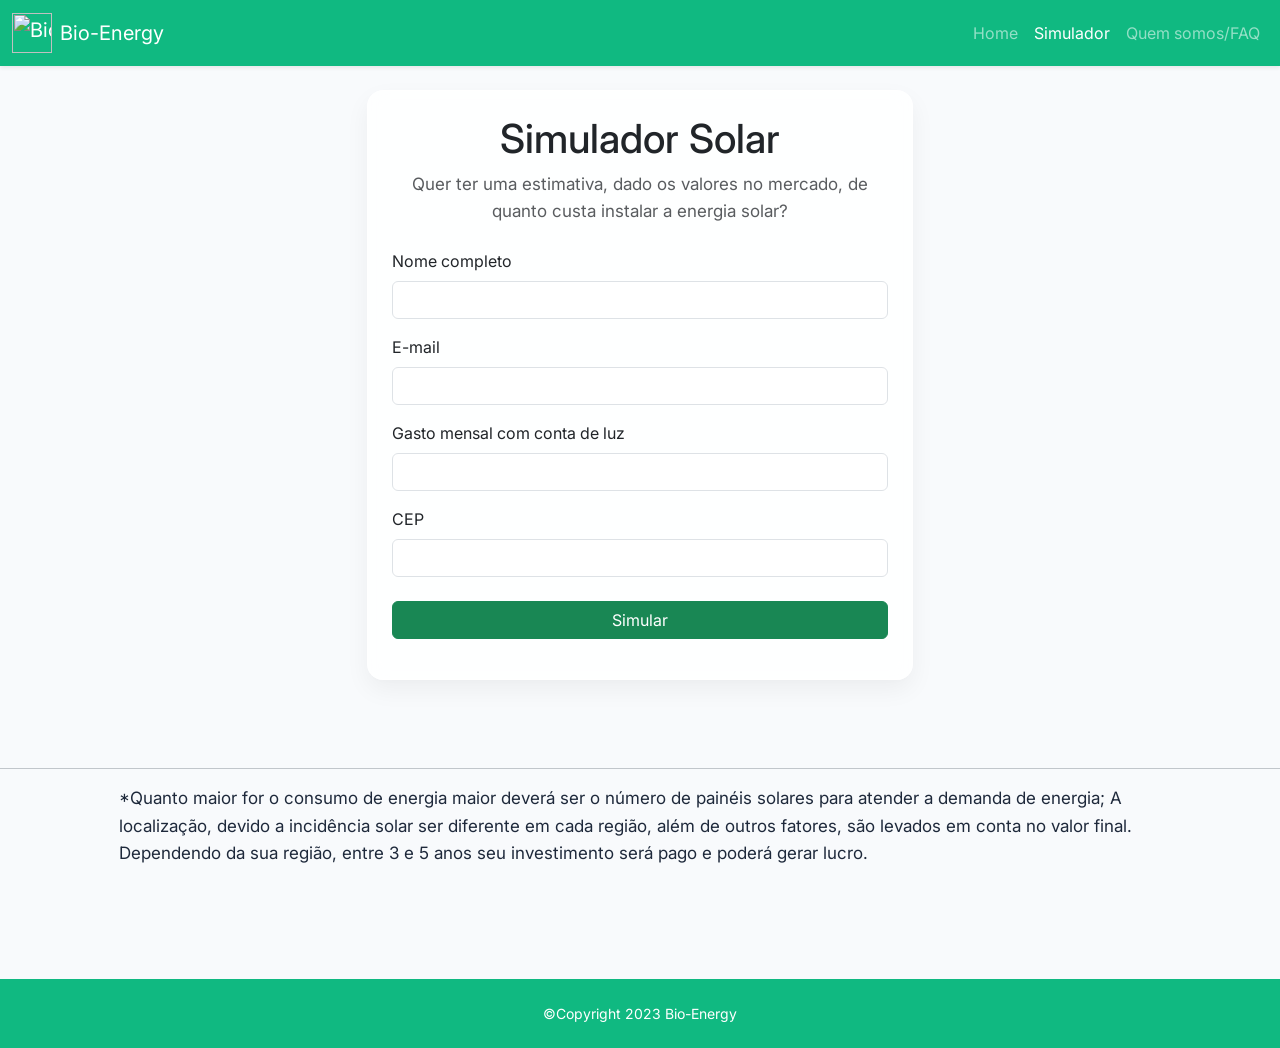
==== index.html @ c74ba7e4 "feat: modernize UI design, fix layout, and update simulator logic - Migrated to Bootstrap 5 and repl" ====
<html lang="pt-br">
<head>
  <meta charset="utf-8"/>
  <title>Bio-energy</title>
  <!--Bootstrap(CSS)-->
  <link href="https://cdn.jsdelivr.net/npm/bootstrap@5.3.0/dist/css/bootstrap.min.css" rel="stylesheet">
  <!--Style(CSS)-->
  <link rel="stylesheet" href="css/style.css">
  <link rel="stylesheet" href= "w3.css">
</head>
<body>
  <!-- NavBar -->
  <nav class="nave navbar navbar-expand-lg navbar-dark shadow-sm">
    <div class="container-fluid">
      <a class="navbar-brand d-flex align-items-center" href="home.html">
        <img src="./img/lampada.png" width="40" height="40" class="me-2" alt="Bio-Energy Logo" onclick="darkmode()" style="cursor: pointer;">
        Bio-Energy
      </a>
      <button class="navbar-toggler" type="button" data-bs-toggle="collapse" data-bs-target="#navbarNavAltMarkup" aria-controls="navbarNavAltMarkup" aria-expanded="false" aria-label="Toggle navigation">
        <span class="navbar-toggler-icon"></span>
      </button>
      <div class="collapse navbar-collapse" id="navbarNavAltMarkup">
        <div class="navbar-nav ms-auto">
          <a class="nav-link" href="home.html">Home</a>
          <a class="nav-link active" href="index.html">Simulador</a>
          <a class="nav-link" href="quem_somos.html">Quem somos/FAQ</a>
        </div>
      </div>
    </div>
  </nav>
    <div class="container font fadein mt-4">
    <div class="row justify-content-center">
      <div class="col-md-8 col-lg-6">
        <div class="card glass-card shadow-soft p-4">
          <form name="simulador_v1">
            <header class="simulador mb-4">
              <h1 class="font">Simulador Solar</h1>
              <p class="font fadein text-muted">Quer ter uma estimativa, dado os valores no mercado, de quanto custa instalar a energia solar?</p>
            </header>

            <div class="mb-3">
            <label for="name" class="form-label">Nome completo</label>
            <input type="text" name="name" id="name" class="form-control">
          </div>

          <div class="mb-3">
            <label for="email" class="form-label">E-mail</label>
            <input type="email" name="email" class="form-control email">
          </div>

          <div class="mb-3">
            <label for="gasto" class="form-label">Gasto mensal com conta de luz</label>
            <input type="text" name="gasto" id="gasto" class="form-control gasto">
          </div>

          <div class="mb-4">
            <label for="cep" class="form-label">CEP</label>
            <input type="text" name="cep" id="cep" class="form-control cep-input">
          </div>

          <div class="d-grid">
            <button name="button" type="submit" class="btn btn-success" id="simulador-v1_submit" onclick="event.preventDefault(); calcSimuladorSolar2();">Simular</button>
          </div>
        </form>
          <div id="resultado" class="mt-4 alert alert-success d-none fadein"></div>
        </div>
      </div>
    </div>
  </div>
  <br>
  <br>
  <br>
  <hr>
  <p class="fadein col-10 container">*Quanto maior for o consumo de energia maior deverá ser o número de painéis solares para atender
    a demanda de energia; A localização, devido a incidência solar ser diferente em cada região, além de outros fatores, são levados em conta no valor final.
    Dependendo da sua região, entre 3 e 5 anos seu investimento será pago e poderá gerar lucro.</p>
  <br>
  <br>

    <footer class="text-center p-4 mt-5 footer" style="background-color: var(--primary); color: white;">
		<div class="copy text-white" style="color: white !important;">©Copyright 2023 Bio-Energy</div>
  </footer>

  <!--Bootstrap(JS)-->
  <script src="https://cdn.jsdelivr.net/npm/bootstrap@5.3.0/dist/js/bootstrap.bundle.min.js"></script>
  <script src="_js/js.js"></script>
  <script language=javascript type="text/javascript">
    function calcSimuladorSolar(){
      let valor = parseInt(document.forms["simulador_v1"]["gasto"].value);
      if(isNaN(valor)) valor = 0;
      valor = valor * 40;
      let res = document.getElementById('resultado');
      res.innerHTML = "O valor de investimento estimado está em torno de R$ " + valor;
      res.classList.remove('d-none');
    }

    function calcSimuladorSolar2(){
      let form = document.forms["simulador_v1"];
      if (!form) return;
      let gastoContaLuz = parseInt(form["gasto"].value);
      if(isNaN(gastoContaLuz)) gastoContaLuz = 0;
      let valorInvest = gastoContaLuz * 40;
      let descontoMensal = gastoContaLuz - (gastoContaLuz / 3);
      let lucro = descontoMensal * 180;
      let res = document.getElementById('resultado');
      res.innerHTML = "<strong>Investimento estimado:</strong> R$ " + valorInvest.toFixed(2) +
      "<br>O seu investimento deverá ser pago entre <strong>3 a 5 anos</strong>.<br><strong>Economia prevista (15 anos):</strong> R$ " + lucro.toFixed(2);
      res.classList.remove('d-none');
    }
  </script>
</body>
</html>
---- css/style.css ----
@import url('https://fonts.googleapis.com/css2?family=Inter:wght@300;400;600&display=swap');

:root {
  --primary: #10B981;
  --dark: #1E293B;
  --bg-color: #f8fafc;
}

body {
  background-color: var(--bg-color);
  color: var(--dark);
  font-family: 'Inter', sans-serif;
  margin: 0;
  padding: 0;
}

.font {
  font-family: 'Inter', sans-serif;
}

p {
  font-family: 'Inter', sans-serif;
  font-size: 17px;
  line-height: 1.6;
}

.dark-mode {
  background-color: var(--dark);
  color: #e2e8f0;
}

.dark-mode .card,
.dark-mode .glass-card {
  background: rgba(30, 41, 59, 0.85);
  color: #f1f5f9;
}

/* Navbar */
.nave {
  background-color: var(--primary) !important;
  font-family: 'Inter', sans-serif;
}

.simulador {
  text-align: center;
}

.simulador_v1 {
  display: block;
  box-sizing: border-box;
}

.painel {
  border-radius: 12px;
  margin-bottom: 20px;
}

/* Animations */
@-webkit-keyframes fadeIn {
  0% { opacity: 0; }
  100% { opacity: 1; }
}
@-moz-keyframes fadeIn {
  0% { opacity: 0; }
  100% { opacity: 1; }
}
@-o-keyframes fadeIn {
  0% { opacity: 0; }
  100% { opacity: 1; }
}
@keyframes fadeIn {
  0% { opacity: 0; }
  100% { opacity: 1; }
}

.fadeIn, .fadein {
  -webkit-animation: fadeIn 1.5s ease-in-out;
  -moz-animation: fadeIn 1.5s ease-in-out;
  -o-animation: fadeIn 1.5s ease-in-out;
  animation: fadeIn 1.5s ease-in-out;
}

/* Modern UI Elements */
.glass-card {
  background: rgba(255, 255, 255, 0.85);
  backdrop-filter: blur(10px);
  border: 1px solid rgba(255, 255, 255, 0.3);
  border-radius: 16px;
}

.shadow-soft {
  box-shadow: 0 10px 25px rgba(0, 0, 0, 0.05), 0 4px 6px rgba(0, 0, 0, 0.01);
}

.footer {
  width: 100%;
}

.copy {
  font-size: 14px;
  color: #cbd5e1;
}

.faq {
  font-size: 16px;
}
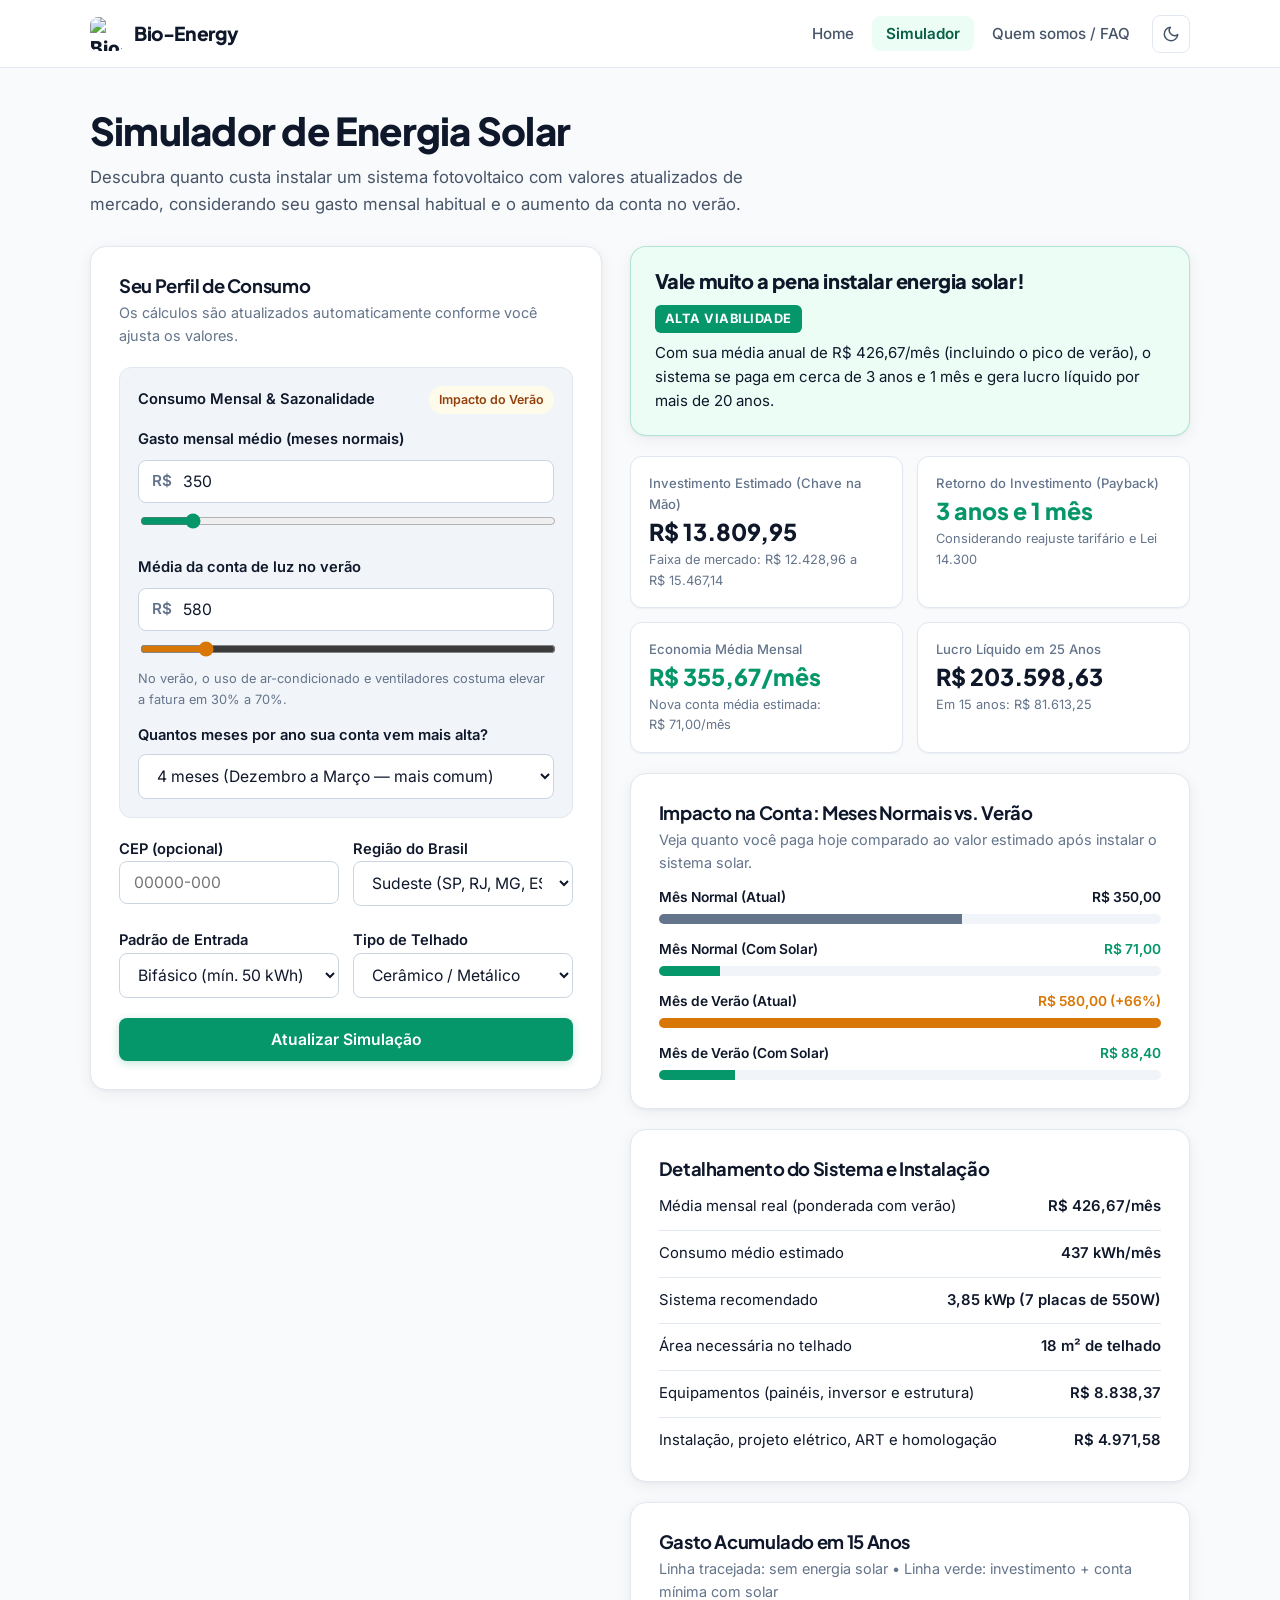
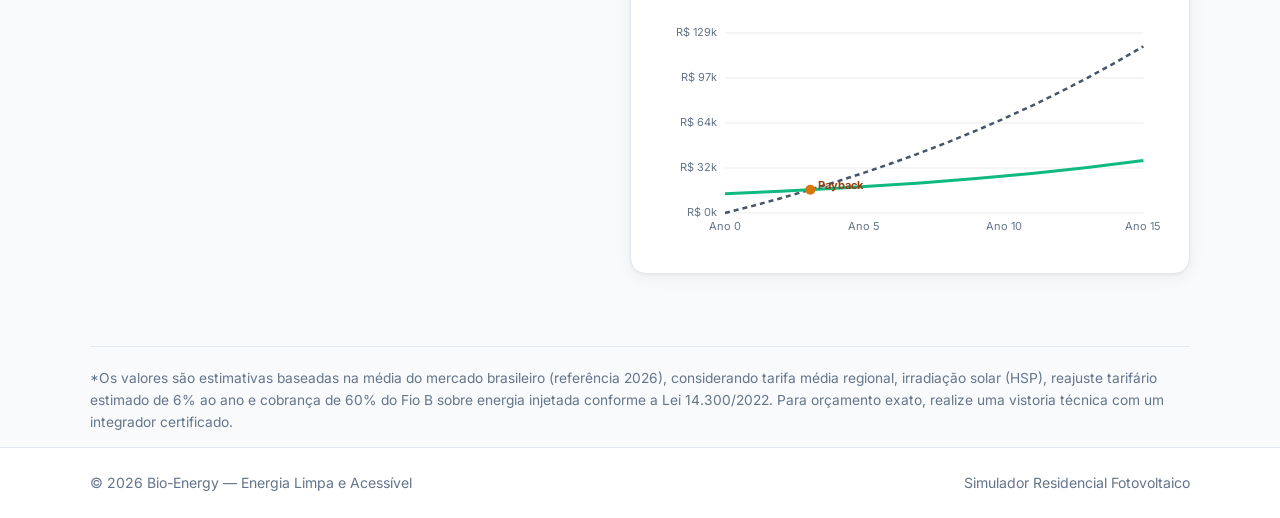
==== commit 98248b32: "feat: reformulate design and update solar simulator with 2026 pricing and summer consumption" ====
--- a/index.html
+++ b/index.html
@@ -1,112 +1,272 @@
-<html lang="pt-br">
+<!DOCTYPE html>
+<html lang="pt-BR">
 <head>
-  <meta charset="utf-8"/>
-  <title>Bio-energy</title>
-  <!--Bootstrap(CSS)-->
-  <link href="https://cdn.jsdelivr.net/npm/bootstrap@5.3.0/dist/css/bootstrap.min.css" rel="stylesheet">
-  <!--Style(CSS)-->
+  <meta charset="utf-8">
+  <meta name="viewport" content="width=device-width, initial-scale=1.0">
+  <title>Simulador Solar | Bio-Energy</title>
+  <meta name="description" content="Simule o custo real de instalação de energia solar residencial no Brasil, considerando seu gasto mensal, pico no verão, Lei 14.300 (Fio B) e tempo de retorno.">
   <link rel="stylesheet" href="css/style.css">
-  <link rel="stylesheet" href= "w3.css">
 </head>
 <body>
-  <!-- NavBar -->
-  <nav class="nave navbar navbar-expand-lg navbar-dark shadow-sm">
-    <div class="container-fluid">
-      <a class="navbar-brand d-flex align-items-center" href="home.html">
-        <img src="./img/lampada.png" width="40" height="40" class="me-2" alt="Bio-Energy Logo" onclick="darkmode()" style="cursor: pointer;">
-        Bio-Energy
+  <nav class="navbar">
+    <div class="container navbar-inner">
+      <a class="navbar-brand" href="home.html">
+        <img src="./img/lampada.png" alt="Bio-Energy Logo">
+        <span class="brand-name">Bio-Energy</span>
       </a>
-      <button class="navbar-toggler" type="button" data-bs-toggle="collapse" data-bs-target="#navbarNavAltMarkup" aria-controls="navbarNavAltMarkup" aria-expanded="false" aria-label="Toggle navigation">
-        <span class="navbar-toggler-icon"></span>
-      </button>
-      <div class="collapse navbar-collapse" id="navbarNavAltMarkup">
-        <div class="navbar-nav ms-auto">
-          <a class="nav-link" href="home.html">Home</a>
-          <a class="nav-link active" href="index.html">Simulador</a>
-          <a class="nav-link" href="quem_somos.html">Quem somos/FAQ</a>
-        </div>
+
+      <div class="navbar-actions">
+        <ul class="nav-links" id="nav-links">
+          <li><a class="nav-link" href="home.html">Home</a></li>
+          <li><a class="nav-link active" href="index.html">Simulador</a></li>
+          <li><a class="nav-link" href="quem_somos.html">Quem somos / FAQ</a></li>
+        </ul>
+
+        <button type="button" id="theme-toggle-btn" class="theme-toggle" onclick="darkmode()" aria-label="Ativar modo escuro" title="Alternar tema">
+          <svg class="icon-moon" width="18" height="18" viewBox="0 0 24 24" fill="none" stroke="currentColor" stroke-width="2" stroke-linecap="round" stroke-linejoin="round"><path d="M21 12.79A9 9 0 1 1 11.21 3 7 7 0 0 0 21 12.79z"></path></svg>
+          <svg class="icon-sun" style="display:none" width="18" height="18" viewBox="0 0 24 24" fill="none" stroke="currentColor" stroke-width="2" stroke-linecap="round" stroke-linejoin="round"><circle cx="12" cy="12" r="5"></circle><line x1="12" y1="1" x2="12" y2="3"></line><line x1="12" y1="21" x2="12" y2="23"></line><line x1="4.22" y1="4.22" x2="5.64" y2="5.64"></line><line x1="18.36" y1="18.36" x2="19.78" y2="19.78"></line><line x1="1" y1="12" x2="3" y2="12"></line><line x1="21" y1="12" x2="23" y2="12"></line><line x1="4.22" y1="19.78" x2="5.64" y2="18.36"></line><line x1="18.36" y1="5.64" x2="19.78" y2="4.22"></line></svg>
+        </button>
+
+        <button type="button" id="nav-mobile-btn" class="nav-mobile-btn" aria-label="Abrir menu" aria-expanded="false">
+          <svg width="20" height="20" viewBox="0 0 24 24" fill="none" stroke="currentColor" stroke-width="2" stroke-linecap="round" stroke-linejoin="round"><line x1="3" y1="12" x2="21" y2="12"></line><line x1="3" y1="6" x2="21" y2="6"></line><line x1="3" y1="18" x2="21" y2="18"></line></svg>
+        </button>
       </div>
     </div>
   </nav>
-    <div class="container font fadein mt-4">
-    <div class="row justify-content-center">
-      <div class="col-md-8 col-lg-6">
-        <div class="card glass-card shadow-soft p-4">
-          <form name="simulador_v1">
-            <header class="simulador mb-4">
-              <h1 class="font">Simulador Solar</h1>
-              <p class="font fadein text-muted">Quer ter uma estimativa, dado os valores no mercado, de quanto custa instalar a energia solar?</p>
-            </header>
-
-            <div class="mb-3">
-            <label for="name" class="form-label">Nome completo</label>
-            <input type="text" name="name" id="name" class="form-control">
-          </div>
-
-          <div class="mb-3">
-            <label for="email" class="form-label">E-mail</label>
-            <input type="email" name="email" class="form-control email">
-          </div>
-
-          <div class="mb-3">
-            <label for="gasto" class="form-label">Gasto mensal com conta de luz</label>
-            <input type="text" name="gasto" id="gasto" class="form-control gasto">
-          </div>
-
-          <div class="mb-4">
-            <label for="cep" class="form-label">CEP</label>
-            <input type="text" name="cep" id="cep" class="form-control cep-input">
-          </div>
-
-          <div class="d-grid">
-            <button name="button" type="submit" class="btn btn-success" id="simulador-v1_submit" onclick="event.preventDefault(); calcSimuladorSolar2();">Simular</button>
-          </div>
-        </form>
-          <div id="resultado" class="mt-4 alert alert-success d-none fadein"></div>
-        </div>
+
+  <main>
+    <div class="container">
+      <header class="page-header fade-in">
+        <h1>Simulador de Energia Solar</h1>
+        <p>Descubra quanto custa instalar um sistema fotovoltaico com valores atualizados de mercado, considerando seu gasto mensal habitual e o aumento da conta no verão.</p>
+      </header>
+
+      <div class="simulator-layout">
+        <!-- Formulário de Entrada -->
+        <section class="surface-card fade-in" aria-label="Dados de consumo">
+          <h2 class="section-title">Seu Perfil de Consumo</h2>
+          <p class="section-subtitle">Os cálculos são atualizados automaticamente conforme você ajusta os valores.</p>
+
+          <form id="simulador-form" name="simulador_v1">
+            <div class="seasonal-box">
+              <div class="seasonal-header">
+                <span class="form-label" style="margin:0;">Consumo Mensal &amp; Sazonalidade</span>
+                <span class="seasonal-badge">Impacto do Verão</span>
+              </div>
+
+              <div class="form-group">
+                <div class="form-label-row">
+                  <label for="gasto-normal" class="form-label">Gasto mensal médio (meses normais)</label>
+                </div>
+                <div class="input-prefix-wrap">
+                  <span class="input-prefix">R$</span>
+                  <input type="number" id="gasto-normal" name="gasto-normal" class="form-control has-prefix" value="350" min="80" max="5000" step="10">
+                </div>
+                <input type="range" id="range-normal" class="range-slider" min="80" max="2500" step="10" value="350" aria-label="Controle deslizante gasto mensal normal">
+              </div>
+
+              <div class="form-group" style="margin-bottom: 14px;">
+                <div class="form-label-row">
+                  <label for="gasto-verao" class="form-label">Média da conta de luz no verão</label>
+                </div>
+                <div class="input-prefix-wrap">
+                  <span class="input-prefix">R$</span>
+                  <input type="number" id="gasto-verao" name="gasto-verao" class="form-control has-prefix" value="580" min="80" max="7000" step="10">
+                </div>
+                <input type="range" id="range-verao" class="range-slider solar-accent" min="80" max="3500" step="10" value="580" aria-label="Controle deslizante gasto no verão">
+                <div class="form-hint">No verão, o uso de ar-condicionado e ventiladores costuma elevar a fatura em 30% a 70%.</div>
+              </div>
+
+              <div class="form-group" style="margin-bottom: 0;">
+                <label for="meses-verao" class="form-label">Quantos meses por ano sua conta vem mais alta?</label>
+                <select id="meses-verao" class="form-control" style="margin-top: 6px;">
+                  <option value="2">2 meses (pico curto)</option>
+                  <option value="3">3 meses (verão padrão)</option>
+                  <option value="4" selected>4 meses (Dezembro a Março — mais comum)</option>
+                  <option value="5">5 meses (regiões muito quentes)</option>
+                </select>
+              </div>
+            </div>
+
+            <div class="form-row-2">
+              <div class="form-group">
+                <label for="cep" class="form-label">CEP (opcional)</label>
+                <input type="text" id="cep" name="cep" class="form-control" placeholder="00000-000" maxlength="9" inputmode="numeric">
+                <div id="cep-status" class="cep-status"></div>
+              </div>
+
+              <div class="form-group">
+                <label for="regiao" class="form-label">Região do Brasil</label>
+                <select id="regiao" class="form-control">
+                  <option value="SE" selected>Sudeste (SP, RJ, MG, ES)</option>
+                  <option value="NE">Nordeste</option>
+                  <option value="S">Sul (PR, SC, RS)</option>
+                  <option value="CO">Centro-Oeste</option>
+                  <option value="N">Norte</option>
+                </select>
+              </div>
+            </div>
+
+            <div class="form-row-2">
+              <div class="form-group">
+                <label for="padrao" class="form-label">Padrão de Entrada</label>
+                <select id="padrao" class="form-control">
+                  <option value="mono">Monofásico (mín. 30 kWh)</option>
+                  <option value="bi" selected>Bifásico (mín. 50 kWh)</option>
+                  <option value="tri">Trifásico (mín. 100 kWh)</option>
+                </select>
+              </div>
+
+              <div class="form-group">
+                <label for="telhado" class="form-label">Tipo de Telhado</label>
+                <select id="telhado" class="form-control">
+                  <option value="ceramico" selected>Cerâmico / Metálico</option>
+                  <option value="fibrocimento">Fibrocimento</option>
+                  <option value="laje">Laje (estrutura elevada)</option>
+                </select>
+              </div>
+            </div>
+
+            <button type="submit" id="simulador-v1_submit" class="btn btn-primary">
+              Atualizar Simulação
+            </button>
+          </form>
+        </section>
+
+        <!-- Painel de Resultados -->
+        <section id="resultado-painel" class="results-stack fade-in" aria-label="Resultados da simulação">
+          <!-- Veredito de Viabilidade -->
+          <div id="viability-banner" class="viability-banner high">
+            <div class="viability-top">
+              <h2 id="viability-title" class="viability-title">Vale muito a pena instalar energia solar!</h2>
+              <span id="viability-tag" class="viability-tag">Alta Viabilidade</span>
+            </div>
+            <p id="viability-desc" class="viability-desc"></p>
+          </div>
+
+          <!-- Métricas Principais -->
+          <div class="metrics-grid">
+            <div class="metric-box">
+              <div class="metric-label">Investimento Estimado (Chave na Mão)</div>
+              <div id="res-investimento" class="metric-value">R$ 0,00</div>
+              <div id="res-invest-faixa" class="metric-sub">Faixa de mercado</div>
+            </div>
+
+            <div class="metric-box">
+              <div class="metric-label">Retorno do Investimento (Payback)</div>
+              <div id="res-payback" class="metric-value accent">0 anos</div>
+              <div class="metric-sub">Considerando reajuste tarifário e Lei 14.300</div>
+            </div>
+
+            <div class="metric-box">
+              <div class="metric-label">Economia Média Mensal</div>
+              <div id="res-economia-mes" class="metric-value accent">R$ 0,00/mês</div>
+              <div id="res-nova-conta" class="metric-sub">Nova conta média estimada</div>
+            </div>
+
+            <div class="metric-box">
+              <div class="metric-label">Lucro Líquido em 25 Anos</div>
+              <div id="res-lucro-25" class="metric-value">R$ 0,00</div>
+              <div id="res-lucro-15" class="metric-sub">Em 15 anos: R$ 0,00</div>
+            </div>
+          </div>
+
+          <!-- Comparativo Normal vs Verão -->
+          <div class="surface-card">
+            <h3 class="section-title">Impacto na Conta: Meses Normais vs. Verão</h3>
+            <p class="section-subtitle" style="margin-bottom: 12px;">Veja quanto você paga hoje comparado ao valor estimado após instalar o sistema solar.</p>
+
+            <div class="compare-bars">
+              <div>
+                <div class="compare-row-head">
+                  <span>Mês Normal (Atual)</span>
+                  <span id="lbl-normal-antes">R$ 0</span>
+                </div>
+                <div class="bar-track"><div id="bar-normal-antes" class="bar-fill-before" style="width: 0%"></div></div>
+              </div>
+
+              <div>
+                <div class="compare-row-head">
+                  <span>Mês Normal (Com Solar)</span>
+                  <span id="lbl-normal-depois" style="color: var(--primary);">R$ 0</span>
+                </div>
+                <div class="bar-track"><div id="bar-normal-depois" class="bar-fill-after" style="width: 0%"></div></div>
+              </div>
+
+              <div>
+                <div class="compare-row-head">
+                  <span>Mês de Verão (Atual)</span>
+                  <span id="lbl-verao-antes" style="color: var(--solar);">R$ 0</span>
+                </div>
+                <div class="bar-track"><div id="bar-verao-antes" class="bar-fill-summer" style="width: 0%"></div></div>
+              </div>
+
+              <div>
+                <div class="compare-row-head">
+                  <span>Mês de Verão (Com Solar)</span>
+                  <span id="lbl-verao-depois" style="color: var(--primary);">R$ 0</span>
+                </div>
+                <div class="bar-track"><div id="bar-verao-depois" class="bar-fill-after" style="width: 0%"></div></div>
+              </div>
+            </div>
+          </div>
+
+          <!-- Detalhamento Técnico e de Custos -->
+          <div class="surface-card">
+            <h3 class="section-title">Detalhamento do Sistema e Instalação</h3>
+            <ul class="breakdown-list">
+              <li class="breakdown-item">
+                <span>Média mensal real (ponderada com verão)</span>
+                <strong id="det-media-real">R$ 0,00/mês</strong>
+              </li>
+              <li class="breakdown-item">
+                <span>Consumo médio estimado</span>
+                <strong id="det-consumo-kwh">0 kWh/mês</strong>
+              </li>
+              <li class="breakdown-item">
+                <span>Sistema recomendado</span>
+                <strong id="det-potencia">0 kWp</strong>
+              </li>
+              <li class="breakdown-item">
+                <span>Área necessária no telhado</span>
+                <strong id="det-area">0 m²</strong>
+              </li>
+              <li class="breakdown-item">
+                <span>Equipamentos (painéis, inversor e estrutura)</span>
+                <strong id="det-equipamentos">R$ 0,00</strong>
+              </li>
+              <li class="breakdown-item">
+                <span>Instalação, projeto elétrico, ART e homologação</span>
+                <strong id="det-instalacao">R$ 0,00</strong>
+              </li>
+            </ul>
+          </div>
+
+          <!-- Gráfico de Payback -->
+          <div class="surface-card">
+            <h3 class="section-title">Gasto Acumulado em 15 Anos</h3>
+            <p class="section-subtitle" style="margin-bottom: 4px;">Linha tracejada: sem energia solar &bull; Linha verde: investimento + conta mínima com solar</p>
+            <div class="chart-wrap">
+              <canvas id="payback-chart"></canvas>
+            </div>
+          </div>
+        </section>
       </div>
+
+      <p class="disclaimer">
+        *Os valores são estimativas baseadas na média do mercado brasileiro (referência 2026), considerando tarifa média regional, irradiação solar (HSP), reajuste tarifário estimado de 6% ao ano e cobrança de 60% do Fio B sobre energia injetada conforme a Lei 14.300/2022. Para orçamento exato, realize uma vistoria técnica com um integrador certificado.
+      </p>
     </div>
-  </div>
-  <br>
-  <br>
-  <br>
-  <hr>
-  <p class="fadein col-10 container">*Quanto maior for o consumo de energia maior deverá ser o número de painéis solares para atender
-    a demanda de energia; A localização, devido a incidência solar ser diferente em cada região, além de outros fatores, são levados em conta no valor final.
-    Dependendo da sua região, entre 3 e 5 anos seu investimento será pago e poderá gerar lucro.</p>
-  <br>
-  <br>
-
-    <footer class="text-center p-4 mt-5 footer" style="background-color: var(--primary); color: white;">
-		<div class="copy text-white" style="color: white !important;">©Copyright 2023 Bio-Energy</div>
+  </main>
+
+  <footer class="footer">
+    <div class="container footer-inner">
+      <span>&copy; 2026 Bio-Energy &mdash; Energia Limpa e Acessível</span>
+      <span>Simulador Residencial Fotovoltaico</span>
+    </div>
   </footer>
 
-  <!--Bootstrap(JS)-->
-  <script src="https://cdn.jsdelivr.net/npm/bootstrap@5.3.0/dist/js/bootstrap.bundle.min.js"></script>
-  <script src="_js/js.js"></script>
-  <script language=javascript type="text/javascript">
-    function calcSimuladorSolar(){
-      let valor = parseInt(document.forms["simulador_v1"]["gasto"].value);
-      if(isNaN(valor)) valor = 0;
-      valor = valor * 40;
-      let res = document.getElementById('resultado');
-      res.innerHTML = "O valor de investimento estimado está em torno de R$ " + valor;
-      res.classList.remove('d-none');
-    }
-
-    function calcSimuladorSolar2(){
-      let form = document.forms["simulador_v1"];
-      if (!form) return;
-      let gastoContaLuz = parseInt(form["gasto"].value);
-      if(isNaN(gastoContaLuz)) gastoContaLuz = 0;
-      let valorInvest = gastoContaLuz * 40;
-      let descontoMensal = gastoContaLuz - (gastoContaLuz / 3);
-      let lucro = descontoMensal * 180;
-      let res = document.getElementById('resultado');
-      res.innerHTML = "<strong>Investimento estimado:</strong> R$ " + valorInvest.toFixed(2) +
-      "<br>O seu investimento deverá ser pago entre <strong>3 a 5 anos</strong>.<br><strong>Economia prevista (15 anos):</strong> R$ " + lucro.toFixed(2);
-      res.classList.remove('d-none');
-    }
-  </script>
+  <script src="js/js.js"></script>
+  <script src="js/simulador.js"></script>
 </body>
 </html>
--- a/css/style.css
+++ b/css/style.css
@@ -1,106 +1,905 @@
-@import url('https://fonts.googleapis.com/css2?family=Inter:wght@300;400;600&display=swap');
+@import url('https://fonts.googleapis.com/css2?family=Inter:wght@400;500;600;700&family=Plus+Jakarta+Sans:wght@600;700;800&display=swap');
 
 :root {
-  --primary: #10B981;
-  --dark: #1E293B;
-  --bg-color: #f8fafc;
+  --bg: #f8fafc;
+  --bg-elevated: #ffffff;
+  --bg-subtle: #f1f5f9;
+  --bg-input: #ffffff;
+  --text: #0f172a;
+  --text-secondary: #475569;
+  --text-muted: #64748b;
+  --border: #e2e8f0;
+  --border-strong: #cbd5e1;
+
+  --primary: #059669;
+  --primary-hover: #047857;
+  --primary-soft: #ecfdf5;
+  --primary-text: #065f46;
+
+  --solar: #d97706;
+  --solar-soft: #fffbeb;
+  --solar-text: #92400e;
+
+  --danger: #dc2626;
+  --danger-soft: #fef2f2;
+  --danger-text: #991b1b;
+
+  --shadow-sm: 0 1px 2px rgba(15, 23, 42, 0.05);
+  --shadow-md: 0 4px 16px rgba(15, 23, 42, 0.06), 0 1px 3px rgba(15, 23, 42, 0.04);
+  --shadow-lg: 0 12px 32px rgba(15, 23, 42, 0.08), 0 2px 6px rgba(15, 23, 42, 0.04);
+
+  --radius-sm: 8px;
+  --radius-md: 12px;
+  --radius-lg: 16px;
+  --radius-xl: 20px;
+
+  --nav-height: 68px;
+  --transition: 0.2s cubic-bezier(0.4, 0, 0.2, 1);
+}
+
+body.dark-mode {
+  --bg: #0b1120;
+  --bg-elevated: #111827;
+  --bg-subtle: #1e293b;
+  --bg-input: #0f172a;
+  --text: #f1f5f9;
+  --text-secondary: #cbd5e1;
+  --text-muted: #94a3b8;
+  --border: #1e293b;
+  --border-strong: #334155;
+
+  --primary: #10b981;
+  --primary-hover: #34d399;
+  --primary-soft: rgba(16, 185, 129, 0.14);
+  --primary-text: #6ee7b7;
+
+  --solar: #f59e0b;
+  --solar-soft: rgba(245, 158, 11, 0.14);
+  --solar-text: #fcd34d;
+
+  --danger: #ef4444;
+  --danger-soft: rgba(239, 68, 68, 0.14);
+  --danger-text: #fca5a5;
+
+  --shadow-sm: 0 1px 2px rgba(0, 0, 0, 0.3);
+  --shadow-md: 0 4px 16px rgba(0, 0, 0, 0.35);
+  --shadow-lg: 0 12px 32px rgba(0, 0, 0, 0.45);
+}
+
+*,
+*::before,
+*::after {
+  box-sizing: border-box;
+}
+
+html {
+  scroll-behavior: smooth;
 }
 
 body {
-  background-color: var(--bg-color);
-  color: var(--dark);
-  font-family: 'Inter', sans-serif;
   margin: 0;
   padding: 0;
-}
-
-.font {
-  font-family: 'Inter', sans-serif;
+  background-color: var(--bg);
+  color: var(--text);
+  font-family: 'Inter', -apple-system, BlinkMacSystemFont, 'Segoe UI', sans-serif;
+  font-size: 16px;
+  line-height: 1.6;
+  min-height: 100vh;
+  display: flex;
+  flex-direction: column;
+  transition: background-color var(--transition), color var(--transition);
+  -webkit-font-smoothing: antialiased;
+}
+
+h1, h2, h3, h4, .brand-name {
+  font-family: 'Plus Jakarta Sans', 'Inter', sans-serif;
+  letter-spacing: -0.02em;
+  line-height: 1.2;
+  margin-top: 0;
+  color: var(--text);
 }
 
 p {
-  font-family: 'Inter', sans-serif;
-  font-size: 17px;
-  line-height: 1.6;
-}
-
-.dark-mode {
-  background-color: var(--dark);
-  color: #e2e8f0;
-}
-
-.dark-mode .card,
-.dark-mode .glass-card {
-  background: rgba(30, 41, 59, 0.85);
-  color: #f1f5f9;
+  margin-top: 0;
+  color: var(--text-secondary);
+}
+
+a {
+  color: var(--primary);
+  text-decoration: none;
+  transition: color var(--transition);
+}
+
+a:hover {
+  color: var(--primary-hover);
+}
+
+img {
+  max-width: 100%;
+  display: block;
+}
+
+/* Layout Containers */
+.container {
+  width: 100%;
+  max-width: 1140px;
+  margin: 0 auto;
+  padding: 0 20px;
+}
+
+.container-narrow {
+  max-width: 860px;
+}
+
+main {
+  flex: 1;
 }
 
 /* Navbar */
-.nave {
-  background-color: var(--primary) !important;
-  font-family: 'Inter', sans-serif;
-}
-
-.simulador {
-  text-align: center;
-}
-
-.simulador_v1 {
+.navbar {
+  position: sticky;
+  top: 0;
+  z-index: 100;
+  height: var(--nav-height);
+  background-color: var(--bg-elevated);
+  border-bottom: 1px solid var(--border);
+  backdrop-filter: blur(12px);
+  transition: background-color var(--transition), border-color var(--transition);
+}
+
+.navbar-inner {
+  height: 100%;
+  display: flex;
+  align-items: center;
+  justify-content: space-between;
+  gap: 16px;
+}
+
+.navbar-brand {
+  display: flex;
+  align-items: center;
+  gap: 10px;
+  color: var(--text);
+  font-weight: 800;
+  font-size: 1.2rem;
+}
+
+.navbar-brand img {
+  width: 34px;
+  height: 34px;
+  border-radius: 8px;
+  object-fit: contain;
+}
+
+.navbar-actions {
+  display: flex;
+  align-items: center;
+  gap: 8px;
+}
+
+.nav-links {
+  display: flex;
+  align-items: center;
+  gap: 4px;
+  list-style: none;
+  margin: 0;
+  padding: 0;
+}
+
+.nav-link {
+  padding: 8px 14px;
+  border-radius: var(--radius-sm);
+  color: var(--text-secondary);
+  font-weight: 500;
+  font-size: 0.95rem;
+  transition: background-color var(--transition), color var(--transition);
+}
+
+.nav-link:hover {
+  background-color: var(--bg-subtle);
+  color: var(--text);
+}
+
+.nav-link.active {
+  background-color: var(--primary-soft);
+  color: var(--primary-text);
+  font-weight: 600;
+}
+
+.theme-toggle {
+  display: inline-flex;
+  align-items: center;
+  justify-content: center;
+  width: 38px;
+  height: 38px;
+  border-radius: var(--radius-sm);
+  border: 1px solid var(--border);
+  background-color: var(--bg-elevated);
+  color: var(--text-secondary);
+  cursor: pointer;
+  transition: background-color var(--transition), color var(--transition), border-color var(--transition);
+}
+
+.theme-toggle:hover {
+  background-color: var(--bg-subtle);
+  color: var(--text);
+}
+
+.nav-mobile-btn {
+  display: none;
+  align-items: center;
+  justify-content: center;
+  width: 38px;
+  height: 38px;
+  border-radius: var(--radius-sm);
+  border: 1px solid var(--border);
+  background-color: var(--bg-elevated);
+  color: var(--text);
+  cursor: pointer;
+}
+
+@media (max-width: 768px) {
+  .nav-mobile-btn {
+    display: inline-flex;
+  }
+
+  .nav-links {
+    display: none;
+    position: absolute;
+    top: var(--nav-height);
+    left: 0;
+    right: 0;
+    flex-direction: column;
+    align-items: stretch;
+    padding: 12px 20px 16px;
+    background-color: var(--bg-elevated);
+    border-bottom: 1px solid var(--border);
+    box-shadow: var(--shadow-md);
+  }
+
+  .nav-links.open {
+    display: flex;
+  }
+
+  .nav-link {
+    padding: 10px 14px;
+  }
+}
+
+/* Page Header / Intro */
+.page-header {
+  padding: 40px 0 28px;
+}
+
+.page-header h1 {
+  font-size: clamp(1.75rem, 3vw, 2.5rem);
+  font-weight: 800;
+  margin-bottom: 10px;
+}
+
+.page-header p {
+  font-size: 1.05rem;
+  max-width: 680px;
+  margin-bottom: 0;
+}
+
+/* Cards & Surfaces */
+.surface-card {
+  background-color: var(--bg-elevated);
+  border: 1px solid var(--border);
+  border-radius: var(--radius-lg);
+  box-shadow: var(--shadow-md);
+  padding: 28px;
+  transition: background-color var(--transition), border-color var(--transition);
+}
+
+@media (max-width: 600px) {
+  .surface-card {
+    padding: 20px;
+  }
+}
+
+/* Simulator Grid */
+.simulator-layout {
+  display: grid;
+  grid-template-columns: minmax(0, 1.05fr) minmax(0, 1.15fr);
+  gap: 28px;
+  align-items: start;
+  padding-bottom: 56px;
+}
+
+@media (max-width: 960px) {
+  .simulator-layout {
+    grid-template-columns: 1fr;
+  }
+}
+
+.section-title {
+  font-size: 1.15rem;
+  font-weight: 700;
+  margin-bottom: 4px;
+  display: flex;
+  align-items: center;
+  gap: 8px;
+}
+
+.section-subtitle {
+  font-size: 0.9rem;
+  color: var(--text-muted);
+  margin-bottom: 20px;
+}
+
+/* Form Controls */
+.form-group {
+  margin-bottom: 20px;
+}
+
+.form-label-row {
+  display: flex;
+  justify-content: space-between;
+  align-items: baseline;
+  gap: 12px;
+  margin-bottom: 8px;
+}
+
+.form-label {
   display: block;
-  box-sizing: border-box;
-}
-
-.painel {
-  border-radius: 12px;
+  font-weight: 600;
+  font-size: 0.92rem;
+  color: var(--text);
+}
+
+.form-hint {
+  font-size: 0.8rem;
+  color: var(--text-muted);
+  margin-top: 5px;
+}
+
+.input-prefix-wrap {
+  position: relative;
+  display: flex;
+  align-items: center;
+}
+
+.input-prefix {
+  position: absolute;
+  left: 14px;
+  font-weight: 600;
+  font-size: 0.95rem;
+  color: var(--text-muted);
+  pointer-events: none;
+}
+
+.form-control {
+  width: 100%;
+  padding: 11px 14px;
+  font-family: inherit;
+  font-size: 0.98rem;
+  color: var(--text);
+  background-color: var(--bg-input);
+  border: 1px solid var(--border-strong);
+  border-radius: var(--radius-sm);
+  transition: border-color var(--transition), box-shadow var(--transition);
+}
+
+.form-control.has-prefix {
+  padding-left: 44px;
+}
+
+.form-control:focus {
+  outline: none;
+  border-color: var(--primary);
+  box-shadow: 0 0 0 3px var(--primary-soft);
+}
+
+.range-slider {
+  width: 100%;
+  margin-top: 10px;
+  accent-color: var(--primary);
+  cursor: pointer;
+}
+
+.range-slider.solar-accent {
+  accent-color: var(--solar);
+}
+
+.form-row-2 {
+  display: grid;
+  grid-template-columns: 1fr 1fr;
+  gap: 14px;
+}
+
+@media (max-width: 520px) {
+  .form-row-2 {
+    grid-template-columns: 1fr;
+  }
+}
+
+.seasonal-box {
+  background-color: var(--bg-subtle);
+  border: 1px solid var(--border);
+  border-radius: var(--radius-md);
+  padding: 18px;
   margin-bottom: 20px;
 }
 
-/* Animations */
-@-webkit-keyframes fadeIn {
-  0% { opacity: 0; }
-  100% { opacity: 1; }
-}
-@-moz-keyframes fadeIn {
-  0% { opacity: 0; }
-  100% { opacity: 1; }
-}
-@-o-keyframes fadeIn {
-  0% { opacity: 0; }
-  100% { opacity: 1; }
-}
+.seasonal-header {
+  display: flex;
+  align-items: center;
+  justify-content: space-between;
+  gap: 8px;
+  margin-bottom: 14px;
+}
+
+.seasonal-badge {
+  display: inline-flex;
+  align-items: center;
+  gap: 5px;
+  font-size: 0.78rem;
+  font-weight: 600;
+  padding: 4px 10px;
+  border-radius: 999px;
+  background-color: var(--solar-soft);
+  color: var(--solar-text);
+}
+
+.cep-status {
+  font-size: 0.82rem;
+  margin-top: 5px;
+  font-weight: 500;
+}
+
+.cep-status.ok {
+  color: var(--primary-text);
+}
+
+.cep-status.err {
+  color: var(--danger-text);
+}
+
+/* Buttons */
+.btn {
+  display: inline-flex;
+  align-items: center;
+  justify-content: center;
+  gap: 8px;
+  padding: 12px 20px;
+  font-family: inherit;
+  font-size: 0.98rem;
+  font-weight: 600;
+  border-radius: var(--radius-sm);
+  border: none;
+  cursor: pointer;
+  transition: background-color var(--transition), transform 0.1s ease, box-shadow var(--transition);
+}
+
+.btn:active {
+  transform: translateY(1px);
+}
+
+.btn-primary {
+  background-color: var(--primary);
+  color: #ffffff;
+  width: 100%;
+  box-shadow: 0 2px 8px rgba(5, 150, 105, 0.25);
+}
+
+.btn-primary:hover {
+  background-color: var(--primary-hover);
+  color: #ffffff;
+}
+
+.btn-outline {
+  background-color: transparent;
+  color: var(--text);
+  border: 1px solid var(--border-strong);
+}
+
+.btn-outline:hover {
+  background-color: var(--bg-subtle);
+}
+
+/* Results Panel */
+.results-stack {
+  display: flex;
+  flex-direction: column;
+  gap: 20px;
+}
+
+.viability-banner {
+  border-radius: var(--radius-lg);
+  padding: 22px 24px;
+  border: 1px solid var(--border);
+  background-color: var(--bg-elevated);
+  box-shadow: var(--shadow-md);
+}
+
+.viability-banner.high {
+  background-color: var(--primary-soft);
+  border-color: rgba(5, 150, 105, 0.25);
+}
+
+.viability-banner.medium {
+  background-color: var(--solar-soft);
+  border-color: rgba(217, 119, 6, 0.25);
+}
+
+.viability-banner.low {
+  background-color: var(--danger-soft);
+  border-color: rgba(220, 38, 38, 0.25);
+}
+
+.viability-top {
+  display: flex;
+  align-items: center;
+  justify-content: space-between;
+  gap: 12px;
+  flex-wrap: wrap;
+  margin-bottom: 8px;
+}
+
+.viability-tag {
+  font-size: 0.8rem;
+  font-weight: 700;
+  text-transform: uppercase;
+  letter-spacing: 0.04em;
+  padding: 4px 10px;
+  border-radius: 6px;
+}
+
+.viability-banner.high .viability-tag {
+  background-color: var(--primary);
+  color: #fff;
+}
+
+.viability-banner.medium .viability-tag {
+  background-color: var(--solar);
+  color: #fff;
+}
+
+.viability-banner.low .viability-tag {
+  background-color: var(--danger);
+  color: #fff;
+}
+
+.viability-title {
+  font-size: 1.25rem;
+  font-weight: 800;
+  margin: 0;
+}
+
+.viability-desc {
+  font-size: 0.94rem;
+  margin: 0;
+  color: var(--text);
+}
+
+/* Metrics Grid */
+.metrics-grid {
+  display: grid;
+  grid-template-columns: repeat(2, minmax(0, 1fr));
+  gap: 14px;
+}
+
+@media (max-width: 520px) {
+  .metrics-grid {
+    grid-template-columns: 1fr;
+  }
+}
+
+.metric-box {
+  background-color: var(--bg-elevated);
+  border: 1px solid var(--border);
+  border-radius: var(--radius-md);
+  padding: 16px 18px;
+  box-shadow: var(--shadow-sm);
+}
+
+.metric-label {
+  font-size: 0.82rem;
+  font-weight: 500;
+  color: var(--text-muted);
+  margin-bottom: 4px;
+}
+
+.metric-value {
+  font-family: 'Plus Jakarta Sans', 'Inter', sans-serif;
+  font-size: 1.45rem;
+  font-weight: 800;
+  color: var(--text);
+  line-height: 1.15;
+}
+
+.metric-value.accent {
+  color: var(--primary);
+}
+
+.metric-sub {
+  font-size: 0.8rem;
+  color: var(--text-muted);
+  margin-top: 4px;
+}
+
+/* Breakdown List */
+.breakdown-list {
+  list-style: none;
+  margin: 0;
+  padding: 0;
+}
+
+.breakdown-item {
+  display: flex;
+  justify-content: space-between;
+  align-items: center;
+  gap: 12px;
+  padding: 11px 0;
+  border-bottom: 1px solid var(--border);
+  font-size: 0.93rem;
+}
+
+.breakdown-item:last-child {
+  border-bottom: none;
+  padding-bottom: 0;
+}
+
+.breakdown-item strong {
+  color: var(--text);
+  font-weight: 600;
+}
+
+/* Seasonal Comparison Bars */
+.compare-bars {
+  display: flex;
+  flex-direction: column;
+  gap: 14px;
+  margin-top: 12px;
+}
+
+.compare-row-head {
+  display: flex;
+  justify-content: space-between;
+  font-size: 0.86rem;
+  font-weight: 600;
+  margin-bottom: 6px;
+}
+
+.bar-track {
+  height: 10px;
+  border-radius: 999px;
+  background-color: var(--bg-subtle);
+  overflow: hidden;
+  display: flex;
+}
+
+.bar-fill-before {
+  height: 100%;
+  background-color: var(--text-muted);
+  transition: width 0.4s ease;
+}
+
+.bar-fill-summer {
+  height: 100%;
+  background-color: var(--solar);
+  transition: width 0.4s ease;
+}
+
+.bar-fill-after {
+  height: 100%;
+  background-color: var(--primary);
+  transition: width 0.4s ease;
+}
+
+/* Chart Container */
+.chart-wrap {
+  position: relative;
+  width: 100%;
+  height: 230px;
+  margin-top: 12px;
+}
+
+.chart-wrap canvas {
+  width: 100%;
+  height: 100%;
+  display: block;
+}
+
+/* Home Page */
+.hero-section {
+  padding: 52px 0 40px;
+}
+
+.hero-grid {
+  display: grid;
+  grid-template-columns: 1.1fr 0.9fr;
+  gap: 36px;
+  align-items: center;
+}
+
+@media (max-width: 860px) {
+  .hero-grid {
+    grid-template-columns: 1fr;
+  }
+}
+
+.hero-title {
+  font-size: clamp(2rem, 4vw, 2.85rem);
+  font-weight: 800;
+  margin-bottom: 16px;
+}
+
+.hero-lead {
+  font-size: 1.08rem;
+  margin-bottom: 24px;
+}
+
+.hero-actions {
+  display: flex;
+  flex-wrap: wrap;
+  gap: 12px;
+}
+
+.hero-actions .btn-primary {
+  width: auto;
+}
+
+.hero-image-card {
+  border-radius: var(--radius-xl);
+  overflow: hidden;
+  border: 1px solid var(--border);
+  box-shadow: var(--shadow-lg);
+}
+
+.hero-image-card img {
+  width: 100%;
+  height: 340px;
+  object-fit: cover;
+}
+
+.features-grid {
+  display: grid;
+  grid-template-columns: repeat(3, minmax(0, 1fr));
+  gap: 20px;
+  margin: 28px 0 48px;
+}
+
+@media (max-width: 820px) {
+  .features-grid {
+    grid-template-columns: 1fr;
+  }
+}
+
+.feature-card {
+  background-color: var(--bg-elevated);
+  border: 1px solid var(--border);
+  border-radius: var(--radius-lg);
+  padding: 24px;
+  box-shadow: var(--shadow-sm);
+}
+
+.feature-icon {
+  width: 42px;
+  height: 42px;
+  border-radius: 10px;
+  background-color: var(--primary-soft);
+  color: var(--primary);
+  display: flex;
+  align-items: center;
+  justify-content: center;
+  margin-bottom: 14px;
+}
+
+.video-wrapper {
+  position: relative;
+  padding-bottom: 56.25%;
+  height: 0;
+  overflow: hidden;
+  border-radius: var(--radius-lg);
+  border: 1px solid var(--border);
+  box-shadow: var(--shadow-md);
+}
+
+.video-wrapper iframe {
+  position: absolute;
+  top: 0;
+  left: 0;
+  width: 100%;
+  height: 100%;
+  border: 0;
+}
+
+/* FAQ Accordion */
+.faq-list {
+  display: flex;
+  flex-direction: column;
+  gap: 12px;
+  margin-bottom: 56px;
+}
+
+.faq-item {
+  background-color: var(--bg-elevated);
+  border: 1px solid var(--border);
+  border-radius: var(--radius-md);
+  overflow: hidden;
+  box-shadow: var(--shadow-sm);
+}
+
+.faq-question {
+  width: 100%;
+  padding: 18px 22px;
+  background: transparent;
+  border: none;
+  text-align: left;
+  font-family: inherit;
+  font-size: 1rem;
+  font-weight: 600;
+  color: var(--text);
+  display: flex;
+  align-items: center;
+  justify-content: space-between;
+  gap: 16px;
+  cursor: pointer;
+}
+
+.faq-question:hover {
+  background-color: var(--bg-subtle);
+}
+
+.faq-chevron {
+  flex-shrink: 0;
+  transition: transform var(--transition);
+  color: var(--text-muted);
+}
+
+.faq-item.open .faq-chevron {
+  transform: rotate(180deg);
+  color: var(--primary);
+}
+
+.faq-answer {
+  display: none;
+  padding: 0 22px 18px;
+  color: var(--text-secondary);
+  font-size: 0.95rem;
+  line-height: 1.65;
+  border-top: 1px solid var(--border);
+  padding-top: 14px;
+}
+
+.faq-item.open .faq-answer {
+  display: block;
+}
+
+/* Disclaimer & Footer */
+.disclaimer {
+  font-size: 0.86rem;
+  color: var(--text-muted);
+  border-top: 1px solid var(--border);
+  padding-top: 20px;
+  margin-top: 16px;
+}
+
+.footer {
+  background-color: var(--bg-elevated);
+  border-top: 1px solid var(--border);
+  padding: 24px 0;
+  margin-top: auto;
+}
+
+.footer-inner {
+  display: flex;
+  flex-wrap: wrap;
+  justify-content: space-between;
+  align-items: center;
+  gap: 12px;
+  font-size: 0.88rem;
+  color: var(--text-muted);
+}
+
+.fade-in {
+  animation: fadeIn 0.35s ease-out;
+}
+
 @keyframes fadeIn {
-  0% { opacity: 0; }
-  100% { opacity: 1; }
-}
-
-.fadeIn, .fadein {
-  -webkit-animation: fadeIn 1.5s ease-in-out;
-  -moz-animation: fadeIn 1.5s ease-in-out;
-  -o-animation: fadeIn 1.5s ease-in-out;
-  animation: fadeIn 1.5s ease-in-out;
-}
-
-/* Modern UI Elements */
-.glass-card {
-  background: rgba(255, 255, 255, 0.85);
-  backdrop-filter: blur(10px);
-  border: 1px solid rgba(255, 255, 255, 0.3);
-  border-radius: 16px;
-}
-
-.shadow-soft {
-  box-shadow: 0 10px 25px rgba(0, 0, 0, 0.05), 0 4px 6px rgba(0, 0, 0, 0.01);
-}
-
-.footer {
-  width: 100%;
-}
-
-.copy {
-  font-size: 14px;
-  color: #cbd5e1;
-}
-
-.faq {
-  font-size: 16px;
-}
+  from { opacity: 0; transform: translateY(6px); }
+  to { opacity: 1; transform: translateY(0); }
+}
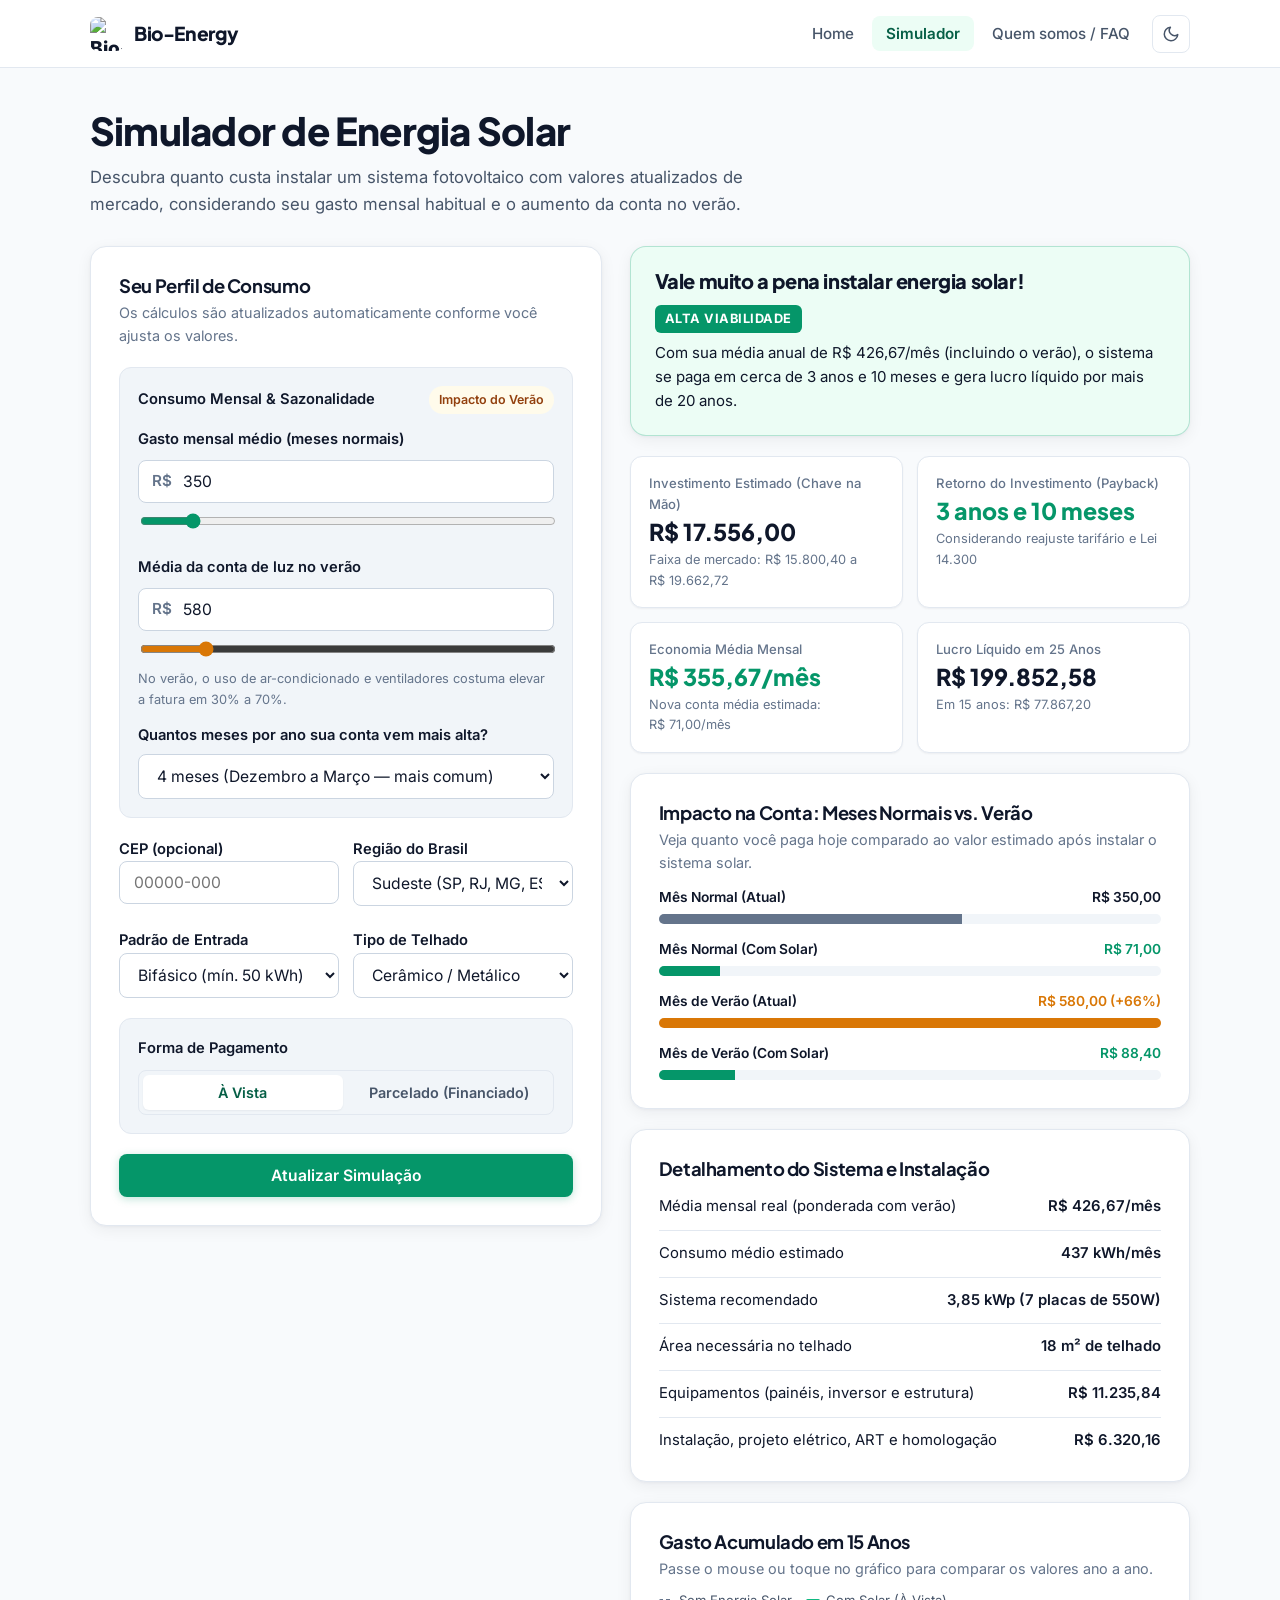
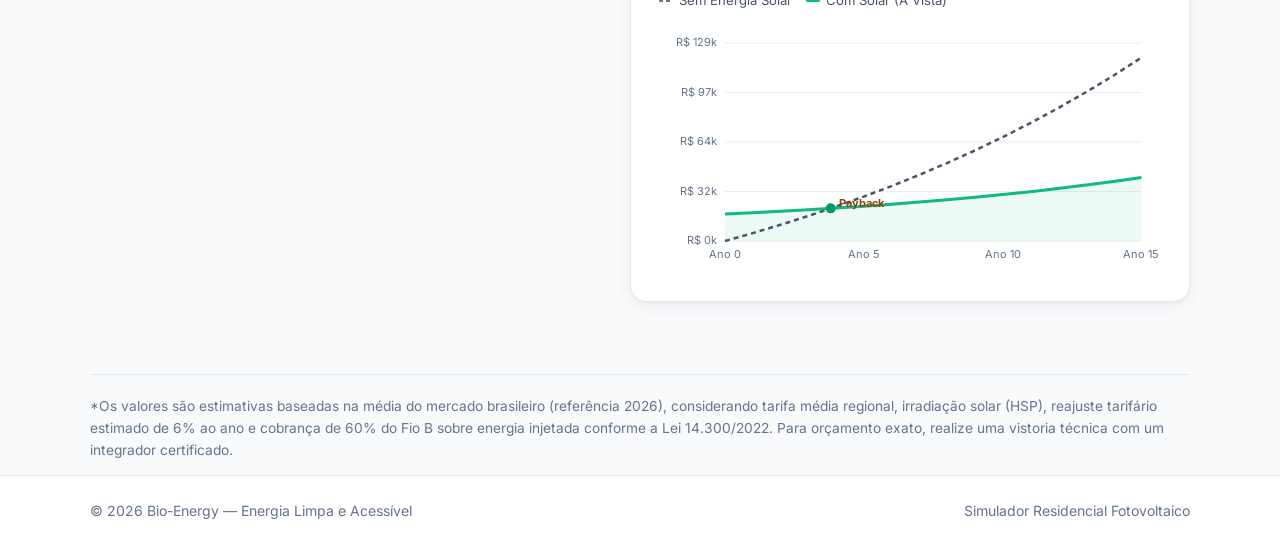
==== commit 12a08d2c: "feat: update hero photo, public animated video, real 2026 pricing, financing simulation, and interac" ====
--- a/index.html
+++ b/index.html
@@ -127,6 +127,38 @@
               </div>
             </div>
 
+            <div class="seasonal-box" style="margin-bottom: 20px;">
+              <div class="seasonal-header" style="margin-bottom: 10px;">
+                <span class="form-label" style="margin:0;">Forma de Pagamento</span>
+              </div>
+
+              <div class="segmented-control" role="group" aria-label="Forma de pagamento">
+                <button type="button" id="btn-pag-avista" class="segmented-btn active" data-mode="avista">À Vista</button>
+                <button type="button" id="btn-pag-parcelado" class="segmented-btn" data-mode="parcelado">Parcelado (Financiado)</button>
+              </div>
+
+              <div id="financing-options" class="financing-options" style="display: none;">
+                <div class="form-row-2">
+                  <div class="form-group" style="margin-bottom: 0;">
+                    <label for="parcelas" class="form-label">Parcelas</label>
+                    <select id="parcelas" class="form-control">
+                      <option value="24">24x (2 anos)</option>
+                      <option value="36">36x (3 anos)</option>
+                      <option value="48" selected>48x (4 anos)</option>
+                      <option value="60">60x (5 anos)</option>
+                      <option value="72">72x (6 anos)</option>
+                    </select>
+                  </div>
+
+                  <div class="form-group" style="margin-bottom: 0;">
+                    <label for="juros-mensal" class="form-label">Juros médios (% a.m.)</label>
+                    <input type="number" id="juros-mensal" class="form-control" value="1.65" min="0.1" max="5.0" step="0.05">
+                  </div>
+                </div>
+                <div class="form-hint">Média de bancos e fintechs solares em 2026: 1,35% a 1,99% ao mês (Tabela Price).</div>
+              </div>
+            </div>
+
             <button type="submit" id="simulador-v1_submit" class="btn btn-primary">
               Atualizar Simulação
             </button>
@@ -171,6 +203,32 @@
             </div>
           </div>
 
+          <!-- Resumo do Parcelamento (visível quando Parcelado está ativo) -->
+          <div id="financing-card" class="financing-highlight" style="display: none;">
+            <div class="financing-highlight-title">
+              <span>Simulação do Parcelamento (Tabela Price)</span>
+              <span id="fin-badge-prazo" style="font-size: 0.8rem;">48x de R$ 0,00</span>
+            </div>
+            <ul class="breakdown-list">
+              <li class="breakdown-item">
+                <span>Valor da parcela mensal</span>
+                <strong id="fin-parcela">R$ 0,00/mês</strong>
+              </li>
+              <li class="breakdown-item">
+                <span>Total pago parcelado (com juros)</span>
+                <strong id="fin-total-pago">R$ 0,00</strong>
+              </li>
+              <li class="breakdown-item">
+                <span>Diferença de juros sobre o valor à vista</span>
+                <strong id="fin-total-juros" style="color: var(--danger);">+ R$ 0,00</strong>
+              </li>
+              <li class="breakdown-item">
+                <span>Impacto mensal durante as parcelas (parcela &minus; economia)</span>
+                <strong id="fin-fluxo-mensal">R$ 0,00/mês</strong>
+              </li>
+            </ul>
+          </div>
+
           <!-- Comparativo Normal vs Verão -->
           <div class="surface-card">
             <h3 class="section-title">Impacto na Conta: Meses Normais vs. Verão</h3>
@@ -245,9 +303,15 @@
           <!-- Gráfico de Payback -->
           <div class="surface-card">
             <h3 class="section-title">Gasto Acumulado em 15 Anos</h3>
-            <p class="section-subtitle" style="margin-bottom: 4px;">Linha tracejada: sem energia solar &bull; Linha verde: investimento + conta mínima com solar</p>
+            <p class="section-subtitle" style="margin-bottom: 4px;">Passe o mouse ou toque no gráfico para comparar os valores ano a ano.</p>
+            <div class="chart-legend" id="chart-legend">
+              <span class="legend-item"><span class="legend-swatch dashed"></span> Sem Energia Solar</span>
+              <span class="legend-item"><span class="legend-swatch" style="background-color: #10b981;"></span> Com Solar (À Vista)</span>
+              <span class="legend-item" id="legend-parcelado" style="display: none;"><span class="legend-swatch" style="background-color: #d97706;"></span> Com Solar (Parcelado)</span>
+            </div>
             <div class="chart-wrap">
               <canvas id="payback-chart"></canvas>
+              <div id="chart-tooltip" class="chart-tooltip"></div>
             </div>
           </div>
         </section>
--- a/css/style.css
+++ b/css/style.css
@@ -693,7 +693,7 @@
 .chart-wrap {
   position: relative;
   width: 100%;
-  height: 230px;
+  height: 250px;
   margin-top: 12px;
 }
 
@@ -701,6 +701,102 @@
   width: 100%;
   height: 100%;
   display: block;
+}
+
+.chart-legend {
+  display: flex;
+  flex-wrap: wrap;
+  gap: 14px;
+  margin-top: 10px;
+  margin-bottom: 4px;
+  font-size: 0.82rem;
+  color: var(--text-secondary);
+}
+
+.legend-item {
+  display: inline-flex;
+  align-items: center;
+  gap: 6px;
+}
+
+.legend-swatch {
+  width: 14px;
+  height: 3px;
+  border-radius: 2px;
+  display: inline-block;
+}
+
+.legend-swatch.dashed {
+  background: repeating-linear-gradient(to right, var(--text-muted) 0 4px, transparent 4px 7px);
+}
+
+.chart-tooltip {
+  position: absolute;
+  pointer-events: none;
+  background-color: var(--bg-elevated);
+  border: 1px solid var(--border-strong);
+  border-radius: var(--radius-sm);
+  padding: 8px 11px;
+  font-size: 0.78rem;
+  box-shadow: var(--shadow-md);
+  color: var(--text);
+  z-index: 10;
+  display: none;
+  min-width: 170px;
+}
+
+/* Segmented Payment Toggle */
+.segmented-control {
+  display: grid;
+  grid-template-columns: 1fr 1fr;
+  gap: 6px;
+  background-color: var(--bg-subtle);
+  padding: 4px;
+  border-radius: var(--radius-sm);
+  border: 1px solid var(--border);
+}
+
+.segmented-btn {
+  padding: 9px 12px;
+  border: none;
+  border-radius: 6px;
+  background: transparent;
+  color: var(--text-secondary);
+  font-family: inherit;
+  font-size: 0.9rem;
+  font-weight: 600;
+  cursor: pointer;
+  transition: background-color var(--transition), color var(--transition), box-shadow var(--transition);
+}
+
+.segmented-btn.active {
+  background-color: var(--bg-elevated);
+  color: var(--primary-text);
+  box-shadow: var(--shadow-sm);
+}
+
+.financing-options {
+  margin-top: 14px;
+  padding-top: 14px;
+  border-top: 1px solid var(--border);
+}
+
+.financing-highlight {
+  background-color: var(--solar-soft);
+  border: 1px solid rgba(217, 119, 6, 0.25);
+  border-radius: var(--radius-md);
+  padding: 16px 18px;
+}
+
+.financing-highlight-title {
+  font-size: 0.95rem;
+  font-weight: 700;
+  color: var(--solar-text);
+  margin-bottom: 10px;
+  display: flex;
+  align-items: center;
+  justify-content: space-between;
+  gap: 8px;
 }
 
 /* Home Page */
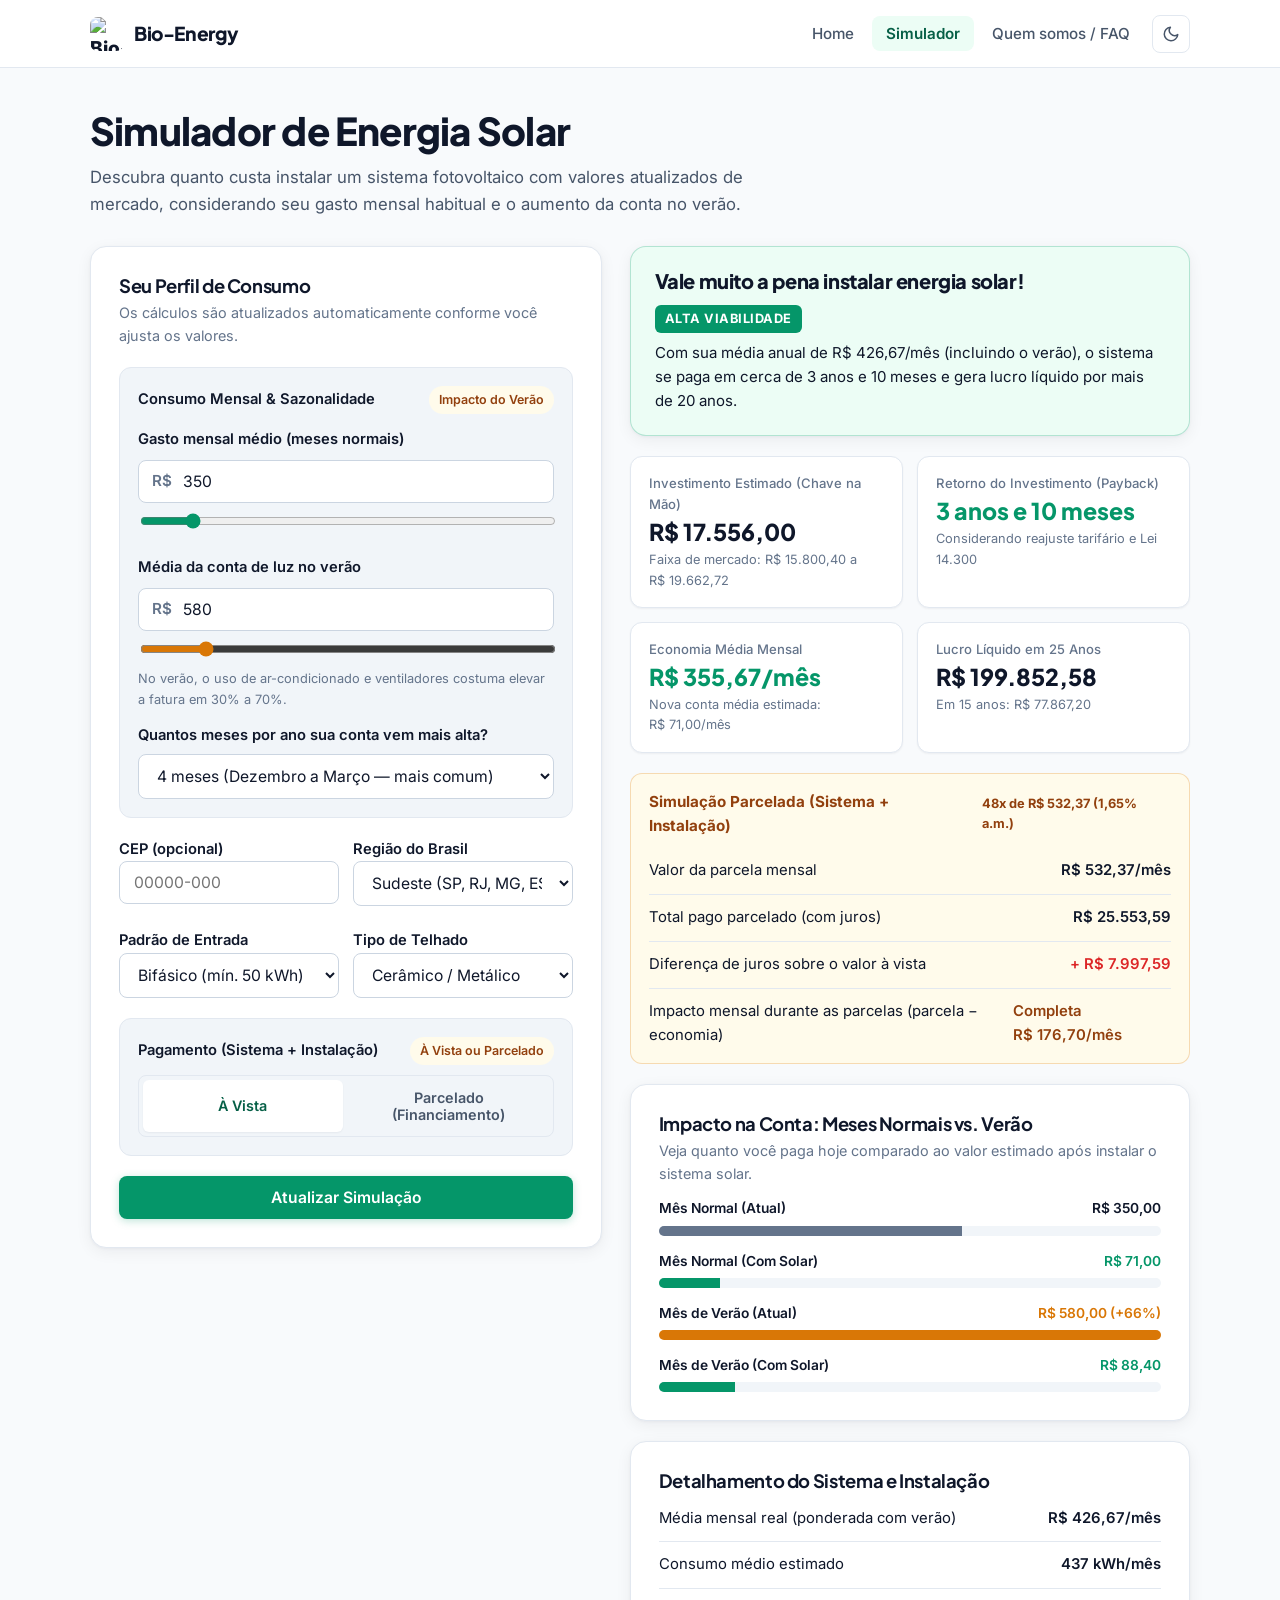
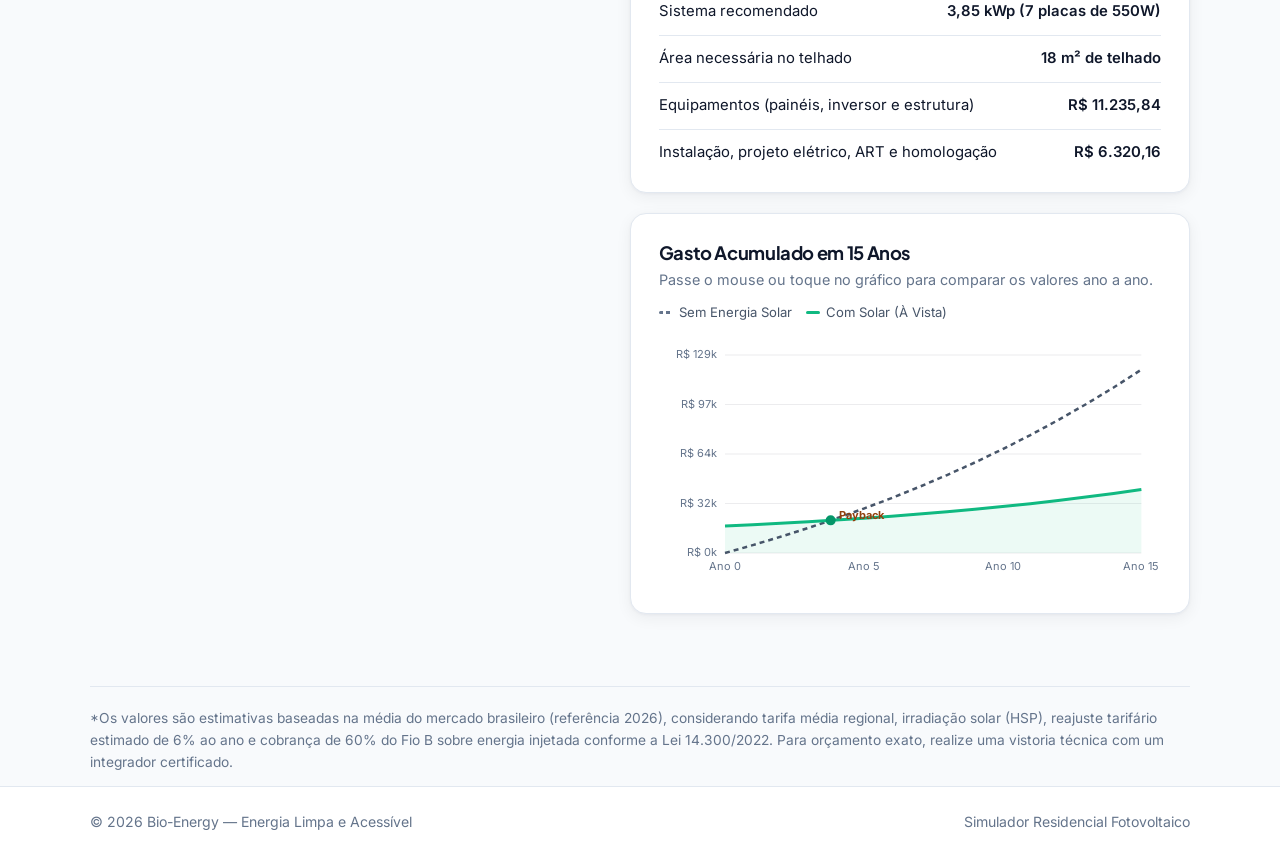
==== commit 62716f91: "fix: keep installment financing simulation card always visible in results" ====
--- a/index.html
+++ b/index.html
@@ -129,12 +129,13 @@
 
             <div class="seasonal-box" style="margin-bottom: 20px;">
               <div class="seasonal-header" style="margin-bottom: 10px;">
-                <span class="form-label" style="margin:0;">Forma de Pagamento</span>
+                <span class="form-label" style="margin:0;">Pagamento (Sistema + Instalação)</span>
+                <span class="seasonal-badge">À Vista ou Parcelado</span>
               </div>
 
               <div class="segmented-control" role="group" aria-label="Forma de pagamento">
                 <button type="button" id="btn-pag-avista" class="segmented-btn active" data-mode="avista">À Vista</button>
-                <button type="button" id="btn-pag-parcelado" class="segmented-btn" data-mode="parcelado">Parcelado (Financiado)</button>
+                <button type="button" id="btn-pag-parcelado" class="segmented-btn" data-mode="parcelado">Parcelado (Financiamento)</button>
               </div>
 
               <div id="financing-options" class="financing-options" style="display: none;">
@@ -142,6 +143,7 @@
                   <div class="form-group" style="margin-bottom: 0;">
                     <label for="parcelas" class="form-label">Parcelas</label>
                     <select id="parcelas" class="form-control">
+                      <option value="12">12x (1 ano)</option>
                       <option value="24">24x (2 anos)</option>
                       <option value="36">36x (3 anos)</option>
                       <option value="48" selected>48x (4 anos)</option>
@@ -203,10 +205,10 @@
             </div>
           </div>
 
-          <!-- Resumo do Parcelamento (visível quando Parcelado está ativo) -->
-          <div id="financing-card" class="financing-highlight" style="display: none;">
+          <!-- Resumo do Parcelamento (sempre visível para comparação À Vista vs Parcelado) -->
+          <div id="financing-card" class="financing-highlight">
             <div class="financing-highlight-title">
-              <span>Simulação do Parcelamento (Tabela Price)</span>
+              <span>Simulação Parcelada (Sistema + Instalação)</span>
               <span id="fin-badge-prazo" style="font-size: 0.8rem;">48x de R$ 0,00</span>
             </div>
             <ul class="breakdown-list">
